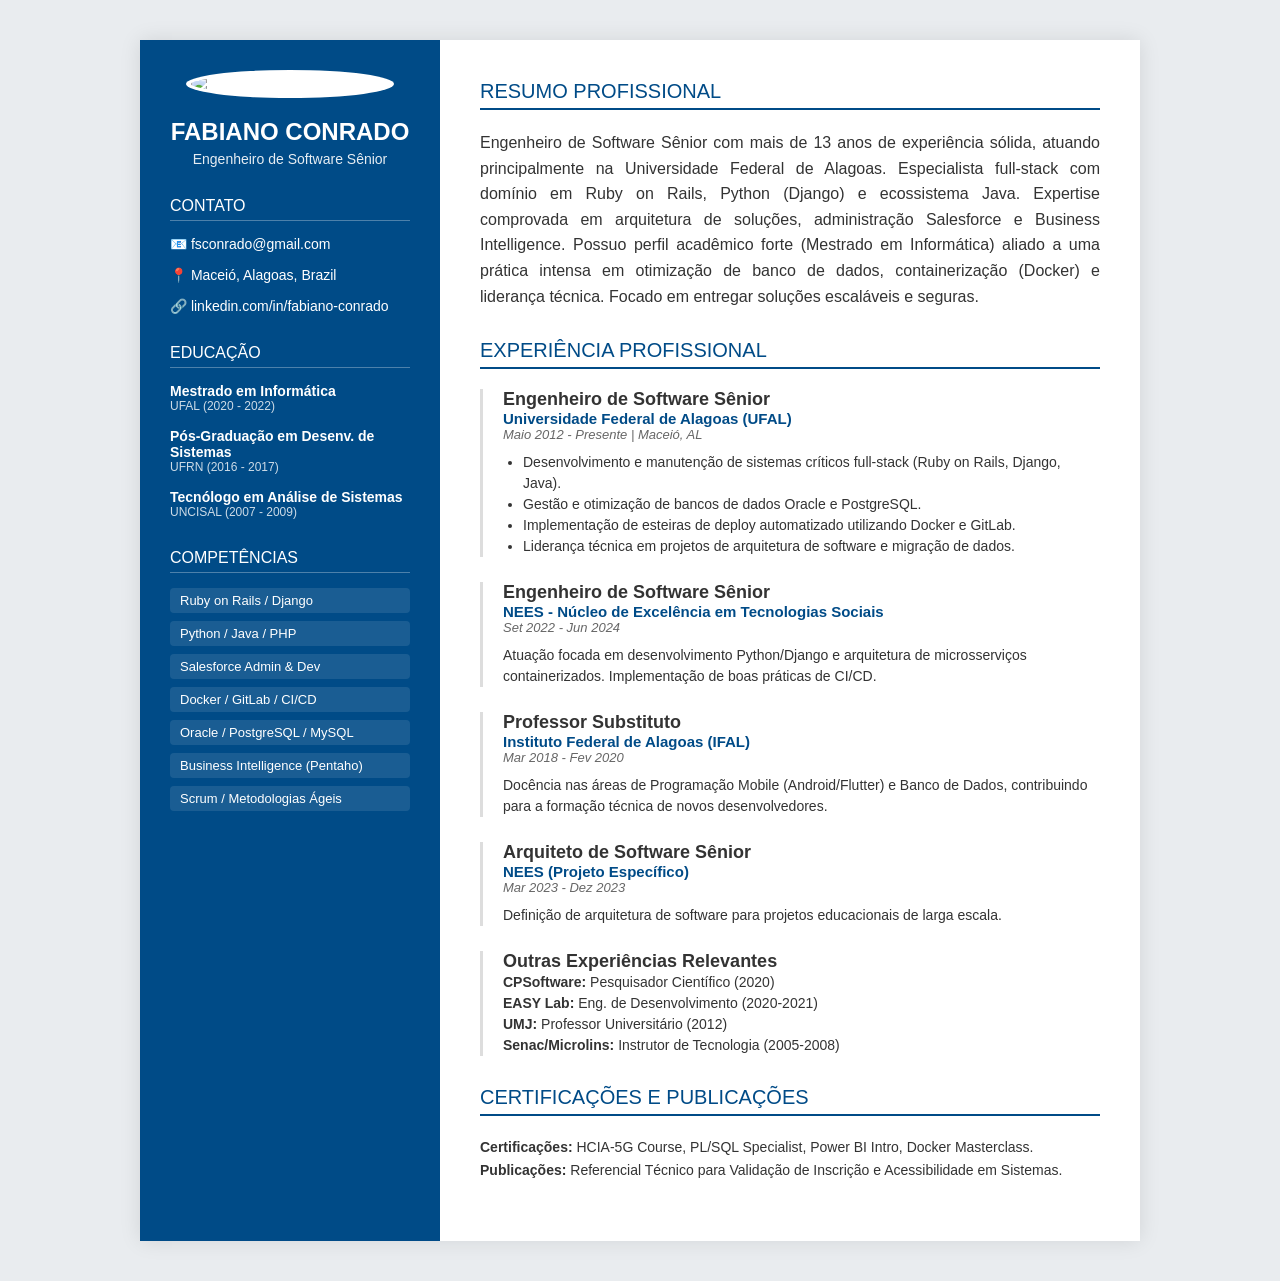
==== index.html @ b8ed8eeb "index curriculo" ====
<!DOCTYPE html>
<html lang="pt-BR">
<head>
    <meta charset="UTF-8">
    <meta name="viewport" content="width=device-width, initial-scale=1.0">
    <title>Currículo - Fabiano Conrado</title>
    <style>
        :root {
            --primary-color: #004b87; /* Azul LinkedIn/Profissional */
            --secondary-color: #f4f4f9;
            --text-dark: #333;
            --text-light: #666;
            --white: #ffffff;
        }

        * {
            box-sizing: border-box;
            margin: 0;
            padding: 0;
            font-family: 'Segoe UI', Tahoma, Geneva, Verdana, sans-serif;
        }

        body {
            background-color: #e9ecef;
            display: flex;
            justify-content: center;
            padding: 40px 0;
        }

        .resume-container {
            display: grid;
            grid-template-columns: 300px 1fr;
            background: var(--white);
            width: 100%;
            max-width: 1000px;
            box-shadow: 0 0 20px rgba(0,0,0,0.1);
        }

        /* Coluna Esquerda (Lateral) */
        .sidebar {
            background-color: var(--primary-color);
            color: var(--white);
            padding: 30px;
            text-align: center;
        }

        .profile-img {
            width: 180px;
            height: 180px;
            border-radius: 50%;
            border: 5px solid rgba(255,255,255,0.3);
            object-fit: cover;
            margin-bottom: 20px;
            background-color: #fff; /* Caso a imagem não carregue */
        }

        .sidebar h1 {
            font-size: 24px;
            margin-bottom: 5px;
            text-transform: uppercase;
        }

        .sidebar h2 {
            font-size: 14px;
            font-weight: 400;
            margin-bottom: 30px;
            opacity: 0.9;
        }

        .contact-info {
            text-align: left;
            margin-bottom: 30px;
        }

        .contact-item {
            margin-bottom: 15px;
            font-size: 14px;
            display: flex;
            align-items: center;
            word-break: break-all;
        }

        .section-title-sidebar {
            text-align: left;
            font-size: 16px;
            text-transform: uppercase;
            border-bottom: 1px solid rgba(255,255,255,0.3);
            padding-bottom: 5px;
            margin-bottom: 15px;
            margin-top: 30px;
        }

        .skills-list, .education-list {
            text-align: left;
            list-style: none;
        }

        .skills-list li {
            background: rgba(255,255,255,0.1);
            margin-bottom: 8px;
            padding: 5px 10px;
            border-radius: 4px;
            font-size: 13px;
        }

        .education-item {
            margin-bottom: 15px;
            text-align: left;
        }
        
        .education-degree {
            font-weight: bold;
            font-size: 14px;
            display: block;
        }
        
        .education-school {
            font-size: 12px;
            opacity: 0.8;
            display: block;
        }

        /* Coluna Direita (Principal) */
        .main-content {
            padding: 40px;
        }

        .section-title {
            color: var(--primary-color);
            font-size: 20px;
            text-transform: uppercase;
            border-bottom: 2px solid var(--primary-color);
            padding-bottom: 5px;
            margin-bottom: 20px;
            margin-top: 30px;
        }
        
        .section-title:first-child {
            margin-top: 0;
        }

        .summary-text {
            color: var(--text-dark);
            line-height: 1.6;
            margin-bottom: 20px;
            text-align: justify;
        }

        .job-item {
            margin-bottom: 25px;
            border-left: 3px solid #ddd;
            padding-left: 20px;
        }

        .job-title {
            font-size: 18px;
            font-weight: bold;
            color: var(--text-dark);
        }

        .job-company {
            font-size: 15px;
            color: var(--primary-color);
            font-weight: 600;
        }

        .job-date {
            font-size: 13px;
            color: var(--text-light);
            margin-bottom: 10px;
            font-style: italic;
        }

        .job-desc {
            font-size: 14px;
            color: var(--text-dark);
            line-height: 1.5;
        }
        
        .job-desc ul {
            margin-left: 20px;
            margin-top: 5px;
        }

        /* Responsividade para celular */
        @media (max-width: 768px) {
            .resume-container {
                grid-template-columns: 1fr;
            }
            .sidebar {
                text-align: center;
            }
            .contact-info, .section-title-sidebar, .skills-list, .education-item {
                text-align: center;
            }
            .contact-item {
                justify-content: center;
            }
            .job-item {
                border-left: none;
                padding-left: 0;
                border-bottom: 1px solid #eee;
                padding-bottom: 20px;
            }
        }
        
        /* Ajuste para Impressão */
        @media print {
            body { padding: 0; background: white; }
            .resume-container { box-shadow: none; width: 100%; max-width: 100%; }
        }
    </style>
</head>
<body>

    <div class="resume-container">
        <aside class="sidebar">
            <img src="foto1.png" alt="Foto de Fabiano Conrado" class="profile-img">
            
            <h1>Fabiano Conrado</h1>
            <h2>Engenheiro de Software Sênior</h2>

            <div class="section-title-sidebar">Contato</div>
            <div class="contact-info">
                <div class="contact-item">📧 fsconrado@gmail.com</div>
                <div class="contact-item">📍 Maceió, Alagoas, Brazil</div>
                <div class="contact-item">🔗 linkedin.com/in/fabiano-conrado</div>
            </div>

            <div class="section-title-sidebar">Educação</div>
            <ul class="education-list">
                <li class="education-item">
                    <span class="education-degree">Mestrado em Informática</span>
                    <span class="education-school">UFAL (2020 - 2022)</span>
                </li>
                <li class="education-item">
                    <span class="education-degree">Pós-Graduação em Desenv. de Sistemas</span>
                    <span class="education-school">UFRN (2016 - 2017)</span>
                </li>
                <li class="education-item">
                    <span class="education-degree">Tecnólogo em Análise de Sistemas</span>
                    <span class="education-school">UNCISAL (2007 - 2009)</span>
                </li>
            </ul>

            <div class="section-title-sidebar">Competências</div>
            <ul class="skills-list">
                <li>Ruby on Rails / Django</li>
                <li>Python / Java / PHP</li>
                <li>Salesforce Admin & Dev</li>
                <li>Docker / GitLab / CI/CD</li>
                <li>Oracle / PostgreSQL / MySQL</li>
                <li>Business Intelligence (Pentaho)</li>
                <li>Scrum / Metodologias Ágeis</li>
            </ul>
        </aside>

        <main class="main-content">
            
            <div class="section-title">Resumo Profissional</div>
            <p class="summary-text">
                Engenheiro de Software Sênior com mais de 13 anos de experiência sólida, atuando principalmente na Universidade Federal de Alagoas. Especialista full-stack com domínio em Ruby on Rails, Python (Django) e ecossistema Java. Expertise comprovada em arquitetura de soluções, administração Salesforce e Business Intelligence. Possuo perfil acadêmico forte (Mestrado em Informática) aliado a uma prática intensa em otimização de banco de dados, containerização (Docker) e liderança técnica. Focado em entregar soluções escaláveis e seguras.
            </p>

            <div class="section-title">Experiência Profissional</div>

            <div class="job-item">
                <div class="job-title">Engenheiro de Software Sênior</div>
                <div class="job-company">Universidade Federal de Alagoas (UFAL)</div>
                <div class="job-date">Maio 2012 - Presente | Maceió, AL</div>
                <div class="job-desc">
                    <ul>
                        <li>Desenvolvimento e manutenção de sistemas críticos full-stack (Ruby on Rails, Django, Java).</li>
                        <li>Gestão e otimização de bancos de dados Oracle e PostgreSQL.</li>
                        <li>Implementação de esteiras de deploy automatizado utilizando Docker e GitLab.</li>
                        <li>Liderança técnica em projetos de arquitetura de software e migração de dados.</li>
                    </ul>
                </div>
            </div>

            <div class="job-item">
                <div class="job-title">Engenheiro de Software Sênior</div>
                <div class="job-company">NEES - Núcleo de Excelência em Tecnologias Sociais</div>
                <div class="job-date">Set 2022 - Jun 2024</div>
                <div class="job-desc">
                    Atuação focada em desenvolvimento Python/Django e arquitetura de microsserviços containerizados. Implementação de boas práticas de CI/CD.
                </div>
            </div>

            <div class="job-item">
                <div class="job-title">Professor Substituto</div>
                <div class="job-company">Instituto Federal de Alagoas (IFAL)</div>
                <div class="job-date">Mar 2018 - Fev 2020</div>
                <div class="job-desc">
                    Docência nas áreas de Programação Mobile (Android/Flutter) e Banco de Dados, contribuindo para a formação técnica de novos desenvolvedores.
                </div>
            </div>

            <div class="job-item">
                <div class="job-title">Arquiteto de Software Sênior</div>
                <div class="job-company">NEES (Projeto Específico)</div>
                <div class="job-date">Mar 2023 - Dez 2023</div>
                <div class="job-desc">
                    Definição de arquitetura de software para projetos educacionais de larga escala.
                </div>
            </div>

            <div class="job-item">
                <div class="job-title">Outras Experiências Relevantes</div>
                <div class="job-desc">
                    <strong>CPSoftware:</strong> Pesquisador Científico (2020)<br>
                    <strong>EASY Lab:</strong> Eng. de Desenvolvimento (2020-2021)<br>
                    <strong>UMJ:</strong> Professor Universitário (2012)<br>
                    <strong>Senac/Microlins:</strong> Instrutor de Tecnologia (2005-2008)
                </div>
            </div>

            <div class="section-title">Certificações e Publicações</div>
            <p class="summary-text" style="font-size: 14px;">
                <strong>Certificações:</strong> HCIA-5G Course, PL/SQL Specialist, Power BI Intro, Docker Masterclass.<br>
                <strong>Publicações:</strong> Referencial Técnico para Validação de Inscrição e Acessibilidade em Sistemas.
            </p>

        </main>
    </div>

</body>
</html>
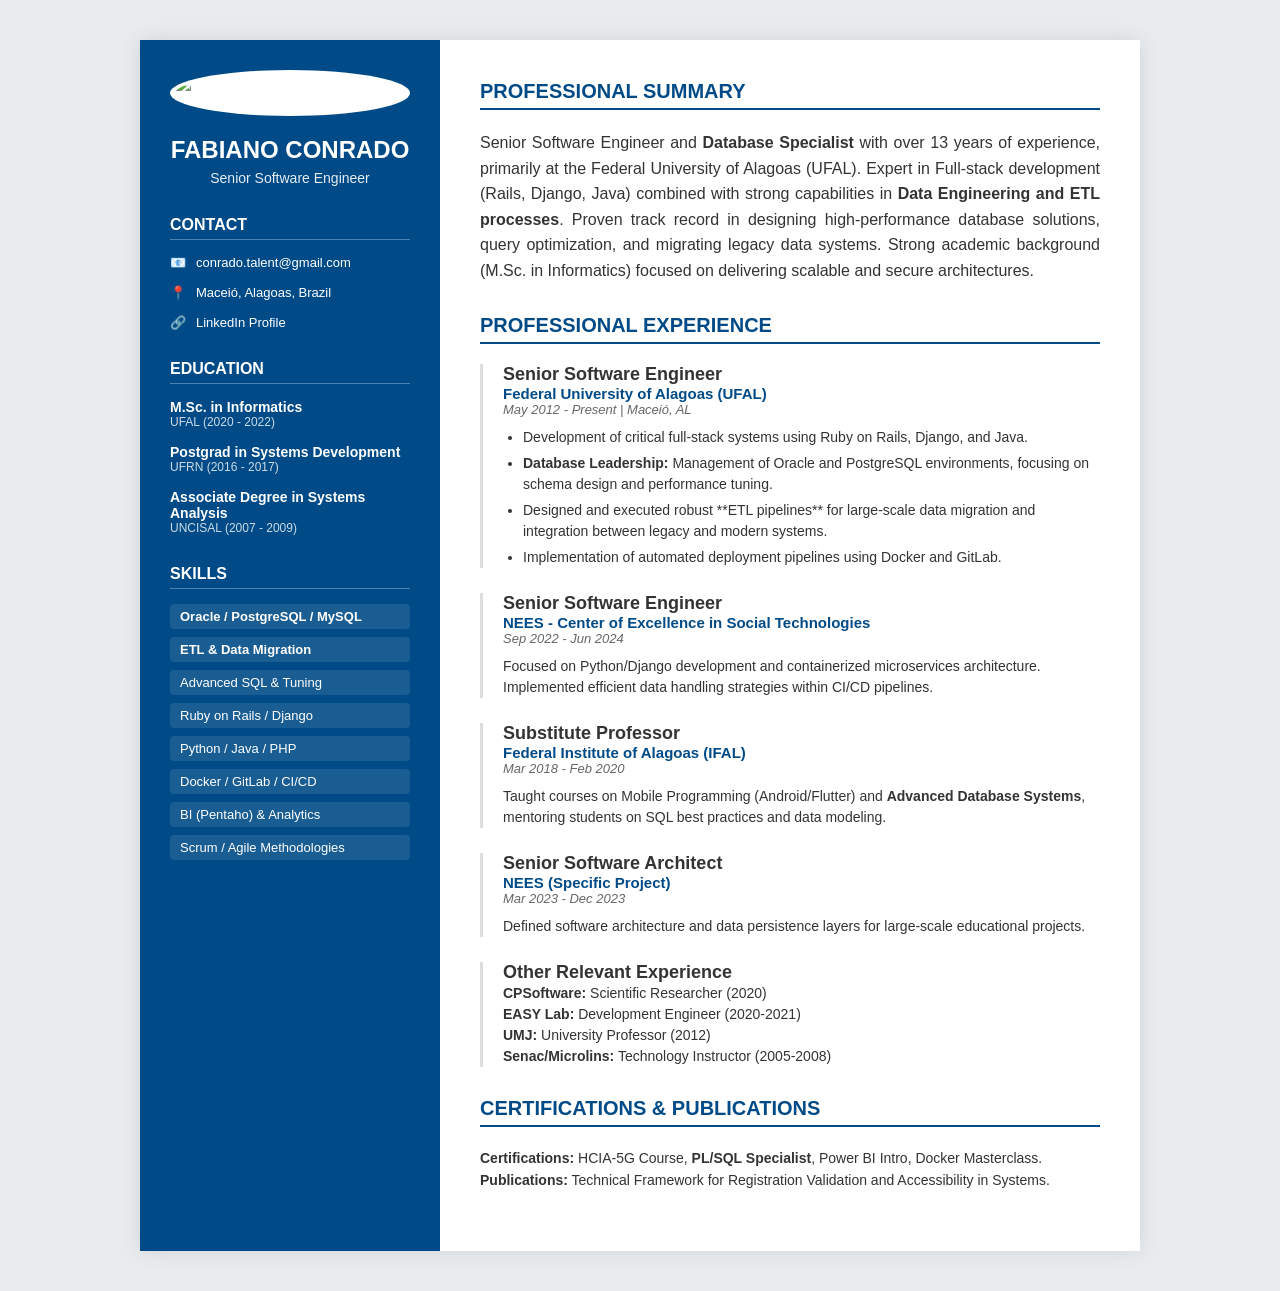
==== commit 1475a485: "Update index.html novo ajustes no e-mail conrado.talent@gmail.com" ====
--- a/index.html
+++ b/index.html
@@ -1,12 +1,12 @@
 <!DOCTYPE html>
-<html lang="pt-BR">
+<html lang="en">
 <head>
     <meta charset="UTF-8">
     <meta name="viewport" content="width=device-width, initial-scale=1.0">
-    <title>Currículo - Fabiano Conrado</title>
+    <title>Resume - Fabiano Conrado</title>
     <style>
         :root {
-            --primary-color: #004b87; /* Azul LinkedIn/Profissional */
+            --primary-color: #004b87;
             --secondary-color: #f4f4f9;
             --text-dark: #333;
             --text-light: #666;
@@ -25,6 +25,7 @@
             display: flex;
             justify-content: center;
             padding: 40px 0;
+            color: var(--text-dark);
         }
 
         .resume-container {
@@ -36,7 +37,7 @@
             box-shadow: 0 0 20px rgba(0,0,0,0.1);
         }
 
-        /* Coluna Esquerda (Lateral) */
+        /* Sidebar */
         .sidebar {
             background-color: var(--primary-color);
             color: var(--white);
@@ -51,13 +52,14 @@
             border: 5px solid rgba(255,255,255,0.3);
             object-fit: cover;
             margin-bottom: 20px;
-            background-color: #fff; /* Caso a imagem não carregue */
+            background-color: #fff;
         }
 
         .sidebar h1 {
             font-size: 24px;
             margin-bottom: 5px;
             text-transform: uppercase;
+            line-height: 1.2;
         }
 
         .sidebar h2 {
@@ -65,19 +67,6 @@
             font-weight: 400;
             margin-bottom: 30px;
             opacity: 0.9;
-        }
-
-        .contact-info {
-            text-align: left;
-            margin-bottom: 30px;
-        }
-
-        .contact-item {
-            margin-bottom: 15px;
-            font-size: 14px;
-            display: flex;
-            align-items: center;
-            word-break: break-all;
         }
 
         .section-title-sidebar {
@@ -88,6 +77,32 @@
             padding-bottom: 5px;
             margin-bottom: 15px;
             margin-top: 30px;
+            font-weight: bold;
+        }
+
+        .contact-info {
+            text-align: left;
+            margin-bottom: 30px;
+        }
+
+        .contact-item {
+            margin-bottom: 15px;
+            font-size: 13px;
+            display: flex;
+            align-items: flex-start;
+            gap: 10px;
+            word-break: break-word;
+        }
+
+        .contact-item a {
+            color: var(--white);
+            text-decoration: none;
+            transition: opacity 0.3s;
+        }
+
+        .contact-item a:hover {
+            opacity: 0.8;
+            text-decoration: underline;
         }
 
         .skills-list, .education-list {
@@ -120,7 +135,7 @@
             display: block;
         }
 
-        /* Coluna Direita (Principal) */
+        /* Main Content */
         .main-content {
             padding: 40px;
         }
@@ -133,6 +148,7 @@
             padding-bottom: 5px;
             margin-bottom: 20px;
             margin-top: 30px;
+            font-weight: bold;
         }
         
         .section-title:first-child {
@@ -182,32 +198,22 @@
             margin-top: 5px;
         }
 
-        /* Responsividade para celular */
+        .job-desc li {
+            margin-bottom: 5px;
+        }
+
         @media (max-width: 768px) {
-            .resume-container {
-                grid-template-columns: 1fr;
-            }
-            .sidebar {
-                text-align: center;
-            }
-            .contact-info, .section-title-sidebar, .skills-list, .education-item {
-                text-align: center;
-            }
-            .contact-item {
-                justify-content: center;
-            }
-            .job-item {
-                border-left: none;
-                padding-left: 0;
-                border-bottom: 1px solid #eee;
-                padding-bottom: 20px;
-            }
-        }
-        
-        /* Ajuste para Impressão */
+            .resume-container { grid-template-columns: 1fr; }
+            .sidebar { text-align: center; }
+            .contact-info, .section-title-sidebar, .skills-list, .education-item { text-align: center; }
+            .contact-item { justify-content: center; }
+            .job-item { border-left: none; padding-left: 0; border-bottom: 1px solid #eee; padding-bottom: 20px; }
+        }
+        
         @media print {
             body { padding: 0; background: white; }
             .resume-container { box-shadow: none; width: 100%; max-width: 100%; }
+            a { text-decoration: none; color: inherit; }
         }
     </style>
 </head>
@@ -215,110 +221,119 @@
 
     <div class="resume-container">
         <aside class="sidebar">
-            <img src="foto1.png" alt="Foto de Fabiano Conrado" class="profile-img">
+            <img src="foto1.png" alt="Fabiano Conrado Profile Picture" class="profile-img">
             
             <h1>Fabiano Conrado</h1>
-            <h2>Engenheiro de Software Sênior</h2>
-
-            <div class="section-title-sidebar">Contato</div>
+            <h2>Senior Software Engineer</h2>
+
+            <div class="section-title-sidebar">Contact</div>
             <div class="contact-info">
-                <div class="contact-item">📧 fsconrado@gmail.com</div>
-                <div class="contact-item">📍 Maceió, Alagoas, Brazil</div>
-                <div class="contact-item">🔗 linkedin.com/in/fabiano-conrado</div>
-            </div>
-
-            <div class="section-title-sidebar">Educação</div>
+                <div class="contact-item">
+                    <span>📧</span> 
+                    <a href="mailto:conrado.talent@gmail.com">conrado.talent@gmail.com</a>
+                </div>
+                <div class="contact-item">
+                    <span>📍</span> Maceió, Alagoas, Brazil
+                </div>
+                <div class="contact-item">
+                    <span>🔗</span> 
+                    <a href="https://www.linkedin.com/in/fabiano-conrado-19954b37/" target="_blank">LinkedIn Profile</a>
+                </div>
+            </div>
+
+            <div class="section-title-sidebar">Education</div>
             <ul class="education-list">
                 <li class="education-item">
-                    <span class="education-degree">Mestrado em Informática</span>
+                    <span class="education-degree">M.Sc. in Informatics</span>
                     <span class="education-school">UFAL (2020 - 2022)</span>
                 </li>
                 <li class="education-item">
-                    <span class="education-degree">Pós-Graduação em Desenv. de Sistemas</span>
+                    <span class="education-degree">Postgrad in Systems Development</span>
                     <span class="education-school">UFRN (2016 - 2017)</span>
                 </li>
                 <li class="education-item">
-                    <span class="education-degree">Tecnólogo em Análise de Sistemas</span>
+                    <span class="education-degree">Associate Degree in Systems Analysis</span>
                     <span class="education-school">UNCISAL (2007 - 2009)</span>
                 </li>
             </ul>
 
-            <div class="section-title-sidebar">Competências</div>
+            <div class="section-title-sidebar">Skills</div>
             <ul class="skills-list">
+                <li><strong>Oracle / PostgreSQL / MySQL</strong></li>
+                <li><strong>ETL & Data Migration</strong></li>
+                <li>Advanced SQL & Tuning</li>
                 <li>Ruby on Rails / Django</li>
                 <li>Python / Java / PHP</li>
-                <li>Salesforce Admin & Dev</li>
                 <li>Docker / GitLab / CI/CD</li>
-                <li>Oracle / PostgreSQL / MySQL</li>
-                <li>Business Intelligence (Pentaho)</li>
-                <li>Scrum / Metodologias Ágeis</li>
+                <li>BI (Pentaho) & Analytics</li>
+                <li>Scrum / Agile Methodologies</li>
             </ul>
         </aside>
 
         <main class="main-content">
             
-            <div class="section-title">Resumo Profissional</div>
+            <div class="section-title">Professional Summary</div>
             <p class="summary-text">
-                Engenheiro de Software Sênior com mais de 13 anos de experiência sólida, atuando principalmente na Universidade Federal de Alagoas. Especialista full-stack com domínio em Ruby on Rails, Python (Django) e ecossistema Java. Expertise comprovada em arquitetura de soluções, administração Salesforce e Business Intelligence. Possuo perfil acadêmico forte (Mestrado em Informática) aliado a uma prática intensa em otimização de banco de dados, containerização (Docker) e liderança técnica. Focado em entregar soluções escaláveis e seguras.
+                Senior Software Engineer and <strong>Database Specialist</strong> with over 13 years of experience, primarily at the Federal University of Alagoas (UFAL). Expert in Full-stack development (Rails, Django, Java) combined with strong capabilities in <strong>Data Engineering and ETL processes</strong>. Proven track record in designing high-performance database solutions, query optimization, and migrating legacy data systems. Strong academic background (M.Sc. in Informatics) focused on delivering scalable and secure architectures.
             </p>
 
-            <div class="section-title">Experiência Profissional</div>
-
-            <div class="job-item">
-                <div class="job-title">Engenheiro de Software Sênior</div>
-                <div class="job-company">Universidade Federal de Alagoas (UFAL)</div>
-                <div class="job-date">Maio 2012 - Presente | Maceió, AL</div>
+            <div class="section-title">Professional Experience</div>
+
+            <div class="job-item">
+                <div class="job-title">Senior Software Engineer</div>
+                <div class="job-company">Federal University of Alagoas (UFAL)</div>
+                <div class="job-date">May 2012 - Present | Maceió, AL</div>
                 <div class="job-desc">
                     <ul>
-                        <li>Desenvolvimento e manutenção de sistemas críticos full-stack (Ruby on Rails, Django, Java).</li>
-                        <li>Gestão e otimização de bancos de dados Oracle e PostgreSQL.</li>
-                        <li>Implementação de esteiras de deploy automatizado utilizando Docker e GitLab.</li>
-                        <li>Liderança técnica em projetos de arquitetura de software e migração de dados.</li>
+                        <li>Development of critical full-stack systems using Ruby on Rails, Django, and Java.</li>
+                        <li><strong>Database Leadership:</strong> Management of Oracle and PostgreSQL environments, focusing on schema design and performance tuning.</li>
+                        <li>Designed and executed robust **ETL pipelines** for large-scale data migration and integration between legacy and modern systems.</li>
+                        <li>Implementation of automated deployment pipelines using Docker and GitLab.</li>
                     </ul>
                 </div>
             </div>
 
             <div class="job-item">
-                <div class="job-title">Engenheiro de Software Sênior</div>
-                <div class="job-company">NEES - Núcleo de Excelência em Tecnologias Sociais</div>
-                <div class="job-date">Set 2022 - Jun 2024</div>
-                <div class="job-desc">
-                    Atuação focada em desenvolvimento Python/Django e arquitetura de microsserviços containerizados. Implementação de boas práticas de CI/CD.
-                </div>
-            </div>
-
-            <div class="job-item">
-                <div class="job-title">Professor Substituto</div>
-                <div class="job-company">Instituto Federal de Alagoas (IFAL)</div>
-                <div class="job-date">Mar 2018 - Fev 2020</div>
-                <div class="job-desc">
-                    Docência nas áreas de Programação Mobile (Android/Flutter) e Banco de Dados, contribuindo para a formação técnica de novos desenvolvedores.
-                </div>
-            </div>
-
-            <div class="job-item">
-                <div class="job-title">Arquiteto de Software Sênior</div>
-                <div class="job-company">NEES (Projeto Específico)</div>
-                <div class="job-date">Mar 2023 - Dez 2023</div>
-                <div class="job-desc">
-                    Definição de arquitetura de software para projetos educacionais de larga escala.
-                </div>
-            </div>
-
-            <div class="job-item">
-                <div class="job-title">Outras Experiências Relevantes</div>
-                <div class="job-desc">
-                    <strong>CPSoftware:</strong> Pesquisador Científico (2020)<br>
-                    <strong>EASY Lab:</strong> Eng. de Desenvolvimento (2020-2021)<br>
-                    <strong>UMJ:</strong> Professor Universitário (2012)<br>
-                    <strong>Senac/Microlins:</strong> Instrutor de Tecnologia (2005-2008)
-                </div>
-            </div>
-
-            <div class="section-title">Certificações e Publicações</div>
+                <div class="job-title">Senior Software Engineer</div>
+                <div class="job-company">NEES - Center of Excellence in Social Technologies</div>
+                <div class="job-date">Sep 2022 - Jun 2024</div>
+                <div class="job-desc">
+                    Focused on Python/Django development and containerized microservices architecture. Implemented efficient data handling strategies within CI/CD pipelines.
+                </div>
+            </div>
+
+            <div class="job-item">
+                <div class="job-title">Substitute Professor</div>
+                <div class="job-company">Federal Institute of Alagoas (IFAL)</div>
+                <div class="job-date">Mar 2018 - Feb 2020</div>
+                <div class="job-desc">
+                    Taught courses on Mobile Programming (Android/Flutter) and <strong>Advanced Database Systems</strong>, mentoring students on SQL best practices and data modeling.
+                </div>
+            </div>
+
+            <div class="job-item">
+                <div class="job-title">Senior Software Architect</div>
+                <div class="job-company">NEES (Specific Project)</div>
+                <div class="job-date">Mar 2023 - Dec 2023</div>
+                <div class="job-desc">
+                    Defined software architecture and data persistence layers for large-scale educational projects.
+                </div>
+            </div>
+
+            <div class="job-item">
+                <div class="job-title">Other Relevant Experience</div>
+                <div class="job-desc">
+                    <strong>CPSoftware:</strong> Scientific Researcher (2020)<br>
+                    <strong>EASY Lab:</strong> Development Engineer (2020-2021)<br>
+                    <strong>UMJ:</strong> University Professor (2012)<br>
+                    <strong>Senac/Microlins:</strong> Technology Instructor (2005-2008)
+                </div>
+            </div>
+
+            <div class="section-title">Certifications & Publications</div>
             <p class="summary-text" style="font-size: 14px;">
-                <strong>Certificações:</strong> HCIA-5G Course, PL/SQL Specialist, Power BI Intro, Docker Masterclass.<br>
-                <strong>Publicações:</strong> Referencial Técnico para Validação de Inscrição e Acessibilidade em Sistemas.
+                <strong>Certifications:</strong> HCIA-5G Course, <strong>PL/SQL Specialist</strong>, Power BI Intro, Docker Masterclass.<br>
+                <strong>Publications:</strong> Technical Framework for Registration Validation and Accessibility in Systems.
             </p>
 
         </main>
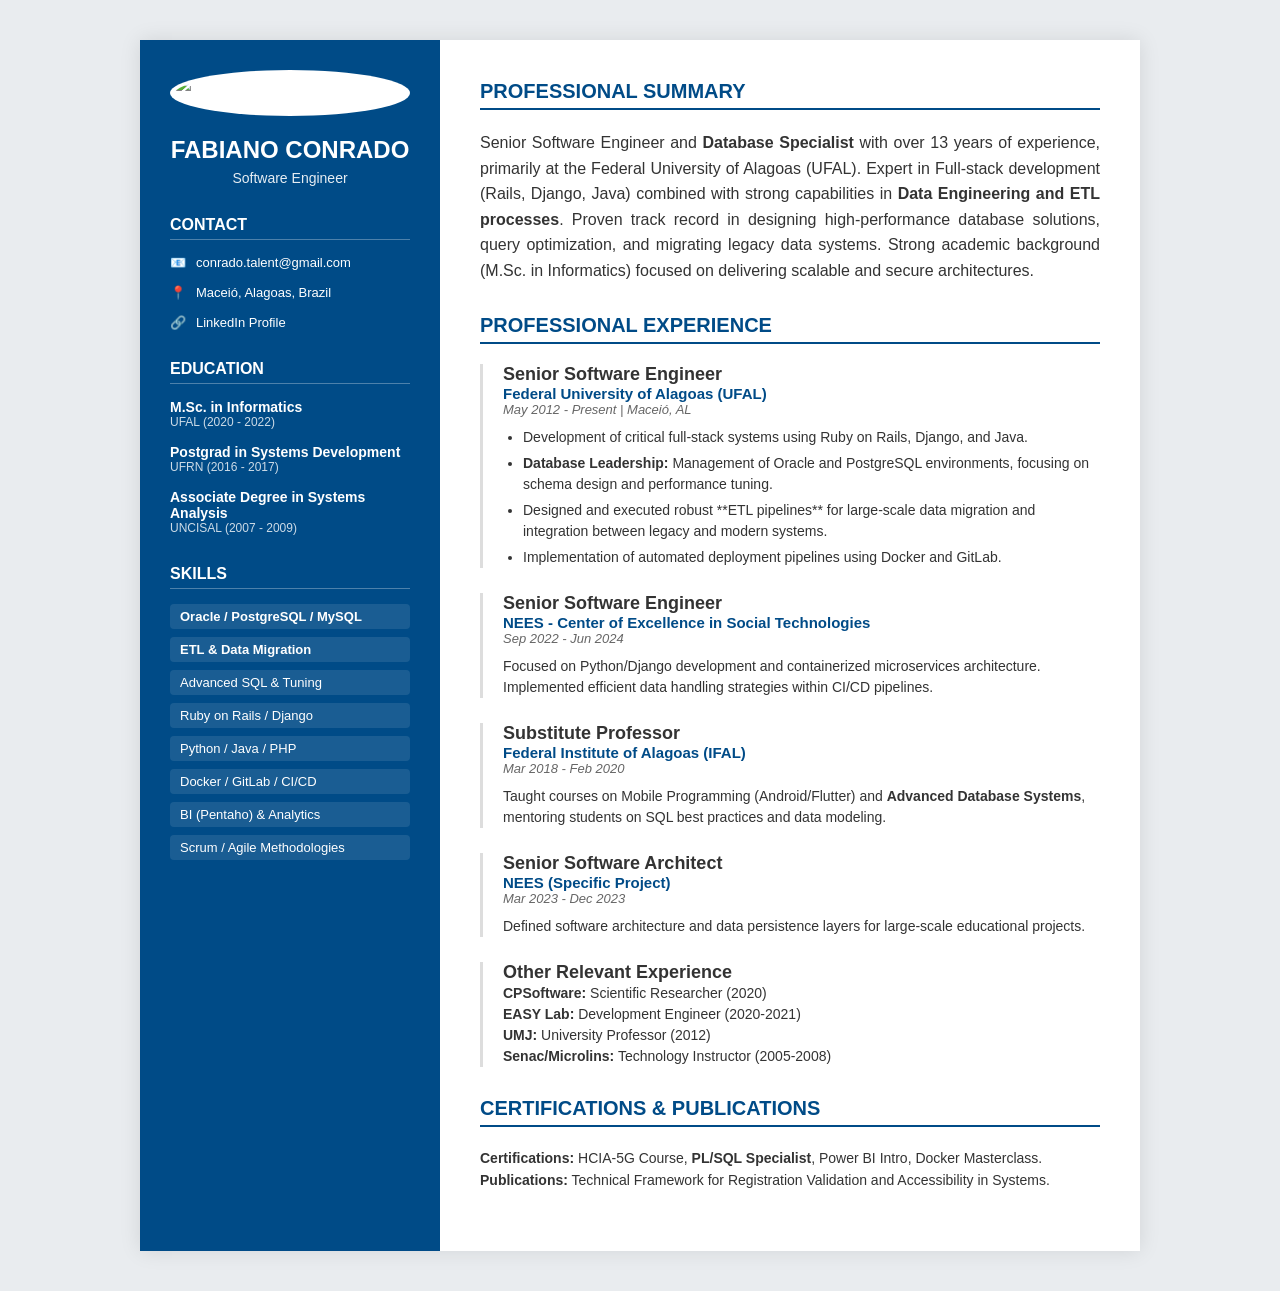
==== commit f8192d52: "Update index.html" ====
--- a/index.html
+++ b/index.html
@@ -224,7 +224,7 @@
             <img src="foto1.png" alt="Fabiano Conrado Profile Picture" class="profile-img">
             
             <h1>Fabiano Conrado</h1>
-            <h2>Senior Software Engineer</h2>
+            <h2>Software Engineer</h2>
 
             <div class="section-title-sidebar">Contact</div>
             <div class="contact-info">
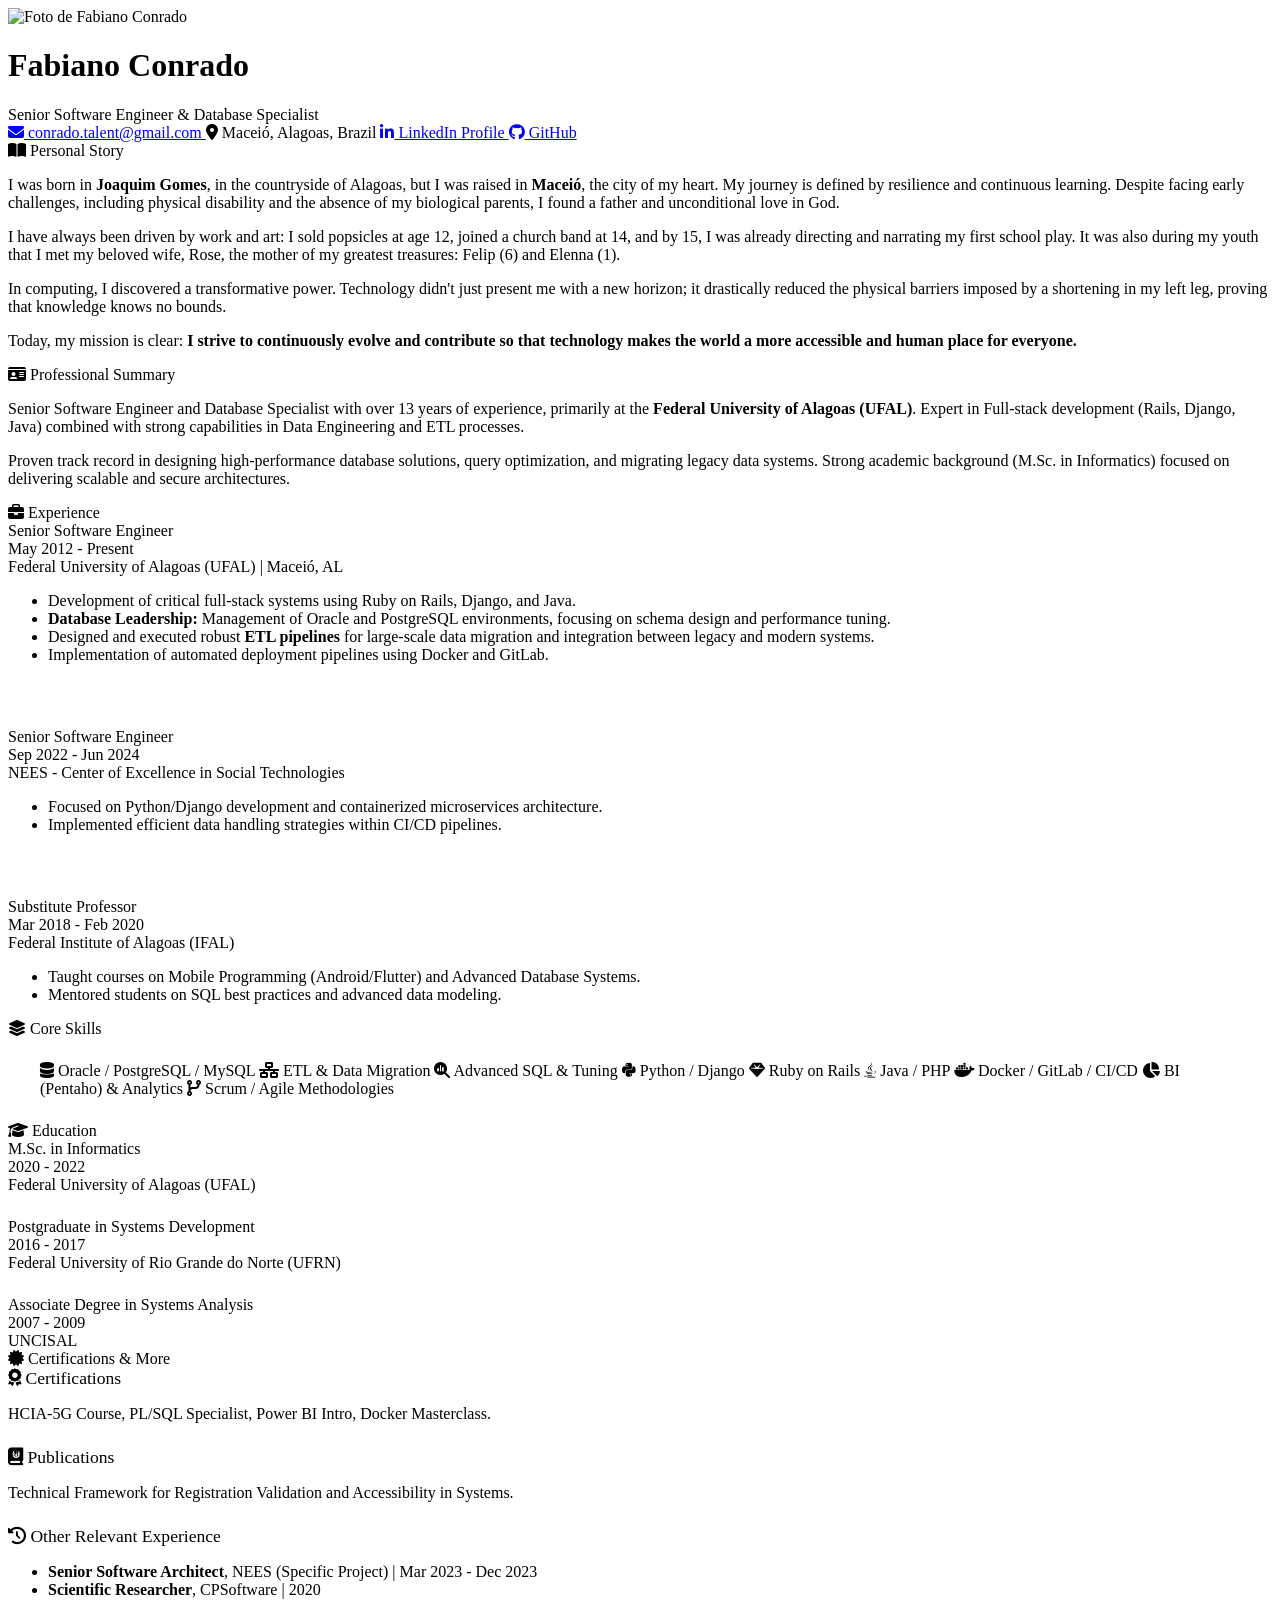
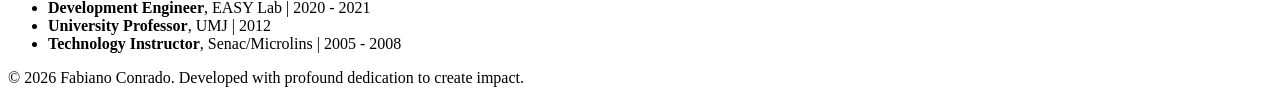
==== commit 7180eb2c: "Update index.html" ====
--- a/index.html
+++ b/index.html
@@ -1,343 +1,246 @@
 <!DOCTYPE html>
 <html lang="en">
+
 <head>
     <meta charset="UTF-8">
     <meta name="viewport" content="width=device-width, initial-scale=1.0">
-    <title>Resume - Fabiano Conrado</title>
-    <style>
-        :root {
-            --primary-color: #004b87;
-            --secondary-color: #f4f4f9;
-            --text-dark: #333;
-            --text-light: #666;
-            --white: #ffffff;
-        }
-
-        * {
-            box-sizing: border-box;
-            margin: 0;
-            padding: 0;
-            font-family: 'Segoe UI', Tahoma, Geneva, Verdana, sans-serif;
-        }
-
-        body {
-            background-color: #e9ecef;
-            display: flex;
-            justify-content: center;
-            padding: 40px 0;
-            color: var(--text-dark);
-        }
-
-        .resume-container {
-            display: grid;
-            grid-template-columns: 300px 1fr;
-            background: var(--white);
-            width: 100%;
-            max-width: 1000px;
-            box-shadow: 0 0 20px rgba(0,0,0,0.1);
-        }
-
-        /* Sidebar */
-        .sidebar {
-            background-color: var(--primary-color);
-            color: var(--white);
-            padding: 30px;
-            text-align: center;
-        }
-
-        .profile-img {
-            width: 180px;
-            height: 180px;
-            border-radius: 50%;
-            border: 5px solid rgba(255,255,255,0.3);
-            object-fit: cover;
-            margin-bottom: 20px;
-            background-color: #fff;
-        }
-
-        .sidebar h1 {
-            font-size: 24px;
-            margin-bottom: 5px;
-            text-transform: uppercase;
-            line-height: 1.2;
-        }
-
-        .sidebar h2 {
-            font-size: 14px;
-            font-weight: 400;
-            margin-bottom: 30px;
-            opacity: 0.9;
-        }
-
-        .section-title-sidebar {
-            text-align: left;
-            font-size: 16px;
-            text-transform: uppercase;
-            border-bottom: 1px solid rgba(255,255,255,0.3);
-            padding-bottom: 5px;
-            margin-bottom: 15px;
-            margin-top: 30px;
-            font-weight: bold;
-        }
-
-        .contact-info {
-            text-align: left;
-            margin-bottom: 30px;
-        }
-
-        .contact-item {
-            margin-bottom: 15px;
-            font-size: 13px;
-            display: flex;
-            align-items: flex-start;
-            gap: 10px;
-            word-break: break-word;
-        }
-
-        .contact-item a {
-            color: var(--white);
-            text-decoration: none;
-            transition: opacity 0.3s;
-        }
-
-        .contact-item a:hover {
-            opacity: 0.8;
-            text-decoration: underline;
-        }
-
-        .skills-list, .education-list {
-            text-align: left;
-            list-style: none;
-        }
-
-        .skills-list li {
-            background: rgba(255,255,255,0.1);
-            margin-bottom: 8px;
-            padding: 5px 10px;
-            border-radius: 4px;
-            font-size: 13px;
-        }
-
-        .education-item {
-            margin-bottom: 15px;
-            text-align: left;
-        }
-        
-        .education-degree {
-            font-weight: bold;
-            font-size: 14px;
-            display: block;
-        }
-        
-        .education-school {
-            font-size: 12px;
-            opacity: 0.8;
-            display: block;
-        }
-
-        /* Main Content */
-        .main-content {
-            padding: 40px;
-        }
-
-        .section-title {
-            color: var(--primary-color);
-            font-size: 20px;
-            text-transform: uppercase;
-            border-bottom: 2px solid var(--primary-color);
-            padding-bottom: 5px;
-            margin-bottom: 20px;
-            margin-top: 30px;
-            font-weight: bold;
-        }
-        
-        .section-title:first-child {
-            margin-top: 0;
-        }
-
-        .summary-text {
-            color: var(--text-dark);
-            line-height: 1.6;
-            margin-bottom: 20px;
-            text-align: justify;
-        }
-
-        .job-item {
-            margin-bottom: 25px;
-            border-left: 3px solid #ddd;
-            padding-left: 20px;
-        }
-
-        .job-title {
-            font-size: 18px;
-            font-weight: bold;
-            color: var(--text-dark);
-        }
-
-        .job-company {
-            font-size: 15px;
-            color: var(--primary-color);
-            font-weight: 600;
-        }
-
-        .job-date {
-            font-size: 13px;
-            color: var(--text-light);
-            margin-bottom: 10px;
-            font-style: italic;
-        }
-
-        .job-desc {
-            font-size: 14px;
-            color: var(--text-dark);
-            line-height: 1.5;
-        }
-        
-        .job-desc ul {
-            margin-left: 20px;
-            margin-top: 5px;
-        }
-
-        .job-desc li {
-            margin-bottom: 5px;
-        }
-
-        @media (max-width: 768px) {
-            .resume-container { grid-template-columns: 1fr; }
-            .sidebar { text-align: center; }
-            .contact-info, .section-title-sidebar, .skills-list, .education-item { text-align: center; }
-            .contact-item { justify-content: center; }
-            .job-item { border-left: none; padding-left: 0; border-bottom: 1px solid #eee; padding-bottom: 20px; }
-        }
-        
-        @media print {
-            body { padding: 0; background: white; }
-            .resume-container { box-shadow: none; width: 100%; max-width: 100%; }
-            a { text-decoration: none; color: inherit; }
-        }
-    </style>
+    <title>Fabiano Conrado | Senior Software Engineer</title>
+    <meta name="description"
+        content="Portfolio of Fabiano Conrado - Senior Software Engineer and Database Specialist focusing on high-performance solutions.">
+    <link href="https://fonts.googleapis.com/css2?family=Inter:wght@400;500;600;700;800&display=swap" rel="stylesheet">
+    <link rel="stylesheet" href="https://cdnjs.cloudflare.com/ajax/libs/font-awesome/6.4.0/css/all.min.css">
+    <link rel="stylesheet" href="style.css">
 </head>
+
 <body>
-
-    <div class="resume-container">
-        <aside class="sidebar">
-            <img src="foto1.png" alt="Fabiano Conrado Profile Picture" class="profile-img">
-            
+    <div class="container">
+        <!-- Header Section -->
+        <header>
+            <div class="profile-img-container">
+                <div class="profile-img">
+                    <img src="./assets/profile.jpg" alt="Foto de Fabiano Conrado">
+                </div>
+            </div>
             <h1>Fabiano Conrado</h1>
-            <h2>Software Engineer</h2>
-
-            <div class="section-title-sidebar">Contact</div>
+            <div class="title">Senior Software Engineer & Database Specialist</div>
+
             <div class="contact-info">
-                <div class="contact-item">
-                    <span>📧</span> 
-                    <a href="mailto:conrado.talent@gmail.com">conrado.talent@gmail.com</a>
-                </div>
-                <div class="contact-item">
-                    <span>📍</span> Maceió, Alagoas, Brazil
-                </div>
-                <div class="contact-item">
-                    <span>🔗</span> 
-                    <a href="https://www.linkedin.com/in/fabiano-conrado-19954b37/" target="_blank">LinkedIn Profile</a>
-                </div>
-            </div>
-
-            <div class="section-title-sidebar">Education</div>
-            <ul class="education-list">
-                <li class="education-item">
-                    <span class="education-degree">M.Sc. in Informatics</span>
-                    <span class="education-school">UFAL (2020 - 2022)</span>
-                </li>
-                <li class="education-item">
-                    <span class="education-degree">Postgrad in Systems Development</span>
-                    <span class="education-school">UFRN (2016 - 2017)</span>
-                </li>
-                <li class="education-item">
-                    <span class="education-degree">Associate Degree in Systems Analysis</span>
-                    <span class="education-school">UNCISAL (2007 - 2009)</span>
-                </li>
-            </ul>
-
-            <div class="section-title-sidebar">Skills</div>
-            <ul class="skills-list">
-                <li><strong>Oracle / PostgreSQL / MySQL</strong></li>
-                <li><strong>ETL & Data Migration</strong></li>
-                <li>Advanced SQL & Tuning</li>
-                <li>Ruby on Rails / Django</li>
-                <li>Python / Java / PHP</li>
-                <li>Docker / GitLab / CI/CD</li>
-                <li>BI (Pentaho) & Analytics</li>
-                <li>Scrum / Agile Methodologies</li>
-            </ul>
-        </aside>
-
-        <main class="main-content">
-            
-            <div class="section-title">Professional Summary</div>
-            <p class="summary-text">
-                Senior Software Engineer and <strong>Database Specialist</strong> with over 13 years of experience, primarily at the Federal University of Alagoas (UFAL). Expert in Full-stack development (Rails, Django, Java) combined with strong capabilities in <strong>Data Engineering and ETL processes</strong>. Proven track record in designing high-performance database solutions, query optimization, and migrating legacy data systems. Strong academic background (M.Sc. in Informatics) focused on delivering scalable and secure architectures.
-            </p>
-
-            <div class="section-title">Professional Experience</div>
-
-            <div class="job-item">
-                <div class="job-title">Senior Software Engineer</div>
-                <div class="job-company">Federal University of Alagoas (UFAL)</div>
-                <div class="job-date">May 2012 - Present | Maceió, AL</div>
-                <div class="job-desc">
-                    <ul>
-                        <li>Development of critical full-stack systems using Ruby on Rails, Django, and Java.</li>
-                        <li><strong>Database Leadership:</strong> Management of Oracle and PostgreSQL environments, focusing on schema design and performance tuning.</li>
-                        <li>Designed and executed robust **ETL pipelines** for large-scale data migration and integration between legacy and modern systems.</li>
-                        <li>Implementation of automated deployment pipelines using Docker and GitLab.</li>
-                    </ul>
-                </div>
-            </div>
-
-            <div class="job-item">
-                <div class="job-title">Senior Software Engineer</div>
-                <div class="job-company">NEES - Center of Excellence in Social Technologies</div>
-                <div class="job-date">Sep 2022 - Jun 2024</div>
-                <div class="job-desc">
-                    Focused on Python/Django development and containerized microservices architecture. Implemented efficient data handling strategies within CI/CD pipelines.
-                </div>
-            </div>
-
-            <div class="job-item">
-                <div class="job-title">Substitute Professor</div>
-                <div class="job-company">Federal Institute of Alagoas (IFAL)</div>
-                <div class="job-date">Mar 2018 - Feb 2020</div>
-                <div class="job-desc">
-                    Taught courses on Mobile Programming (Android/Flutter) and <strong>Advanced Database Systems</strong>, mentoring students on SQL best practices and data modeling.
-                </div>
-            </div>
-
-            <div class="job-item">
-                <div class="job-title">Senior Software Architect</div>
-                <div class="job-company">NEES (Specific Project)</div>
-                <div class="job-date">Mar 2023 - Dec 2023</div>
-                <div class="job-desc">
-                    Defined software architecture and data persistence layers for large-scale educational projects.
-                </div>
-            </div>
-
-            <div class="job-item">
-                <div class="job-title">Other Relevant Experience</div>
-                <div class="job-desc">
-                    <strong>CPSoftware:</strong> Scientific Researcher (2020)<br>
-                    <strong>EASY Lab:</strong> Development Engineer (2020-2021)<br>
-                    <strong>UMJ:</strong> University Professor (2012)<br>
-                    <strong>Senac/Microlins:</strong> Technology Instructor (2005-2008)
-                </div>
-            </div>
-
-            <div class="section-title">Certifications & Publications</div>
-            <p class="summary-text" style="font-size: 14px;">
-                <strong>Certifications:</strong> HCIA-5G Course, <strong>PL/SQL Specialist</strong>, Power BI Intro, Docker Masterclass.<br>
-                <strong>Publications:</strong> Technical Framework for Registration Validation and Accessibility in Systems.
-            </p>
-
-        </main>
+                <a href="mailto:conrado.talent@gmail.com" class="contact-badge" title="Email">
+                    <i class="fa-solid fa-envelope"></i> conrado.talent@gmail.com
+                </a>
+                <span class="contact-badge" title="Location">
+                    <i class="fa-solid fa-location-dot"></i> Maceió, Alagoas, Brazil
+                </span>
+                <a href="https://www.linkedin.com/in/fabiano-conrado-19954b37/" class="contact-badge" title="LinkedIn">
+                    <i class="fa-brands fa-linkedin-in"></i> LinkedIn Profile
+                </a>
+                <a href="https://github.com/fsconrado" class="contact-badge" title="GitHub">
+                    <i class="fa-brands fa-github"></i> GitHub
+                </a>
+            </div>
+        </header>
+
+        <!-- Personal Story / Biography -->
+        <section>
+            <div class="section-title">
+                <i class="fa-solid fa-book-open"></i> Personal Story
+            </div>
+            <div class="content-block">
+                <div class="card">
+                    <p>I was born in <strong>Joaquim Gomes</strong>, in the countryside of Alagoas, but I was raised in
+                        <strong>Maceió</strong>, the city of my heart. My journey is defined by resilience and
+                        continuous learning. Despite facing early challenges, including physical disability and the
+                        absence of my biological parents, I found a father and unconditional love in God.</p>
+
+                    <p>I have always been driven by work and art: I sold popsicles at age 12, joined a church band at
+                        14, and by 15, I was already directing and narrating my first school play. It was also during my
+                        youth that I met my beloved wife, Rose, the mother of my greatest treasures: Felip (6) and
+                        Elenna (1).</p>
+
+                    <p>In computing, I discovered a transformative power. Technology didn't just present me with a new
+                        horizon; it drastically reduced the physical barriers imposed by a shortening in my left leg,
+                        proving that knowledge knows no bounds.</p>
+
+                    <p>Today, my mission is clear: <strong>I strive to continuously evolve and contribute so that
+                            technology makes the world a more accessible and human place for everyone.</strong></p>
+                </div>
+            </div>
+        </section>
+
+        <!-- Professional Summary -->
+        <section>
+            <div class="section-title">
+                <i class="fa-solid fa-id-card"></i> Professional Summary
+            </div>
+            <div class="content-block">
+                <div class="card">
+                    <p>Senior Software Engineer and Database Specialist with over 13 years of experience, primarily at
+                        the <strong>Federal University of Alagoas (UFAL)</strong>. Expert in Full-stack development
+                        (Rails, Django, Java) combined with strong capabilities in Data Engineering and ETL processes.
+                    </p>
+                    <p>Proven track record in designing high-performance database solutions, query optimization, and
+                        migrating legacy data systems. Strong academic background (M.Sc. in Informatics) focused on
+                        delivering scalable and secure architectures.</p>
+                </div>
+            </div>
+        </section>
+
+        <!-- Professional Experience -->
+        <section>
+            <div class="section-title">
+                <i class="fa-solid fa-briefcase"></i> Experience
+            </div>
+            <div class="content-block">
+                <div class="card">
+
+                    <div class="timeline-item">
+                        <div class="timeline-header">
+                            <div class="timeline-role">Senior Software Engineer</div>
+                            <div class="timeline-date">May 2012 - Present</div>
+                        </div>
+                        <div class="timeline-company">Federal University of Alagoas (UFAL) | Maceió, AL</div>
+                        <ul>
+                            <li>Development of critical full-stack systems using Ruby on Rails, Django, and Java.</li>
+                            <li><strong>Database Leadership:</strong> Management of Oracle and PostgreSQL environments,
+                                focusing on schema design and performance tuning.</li>
+                            <li>Designed and executed robust <strong>ETL pipelines</strong> for large-scale data
+                                migration and integration between legacy and modern systems.</li>
+                            <li>Implementation of automated deployment pipelines using Docker and GitLab.</li>
+                        </ul>
+                    </div>
+
+                    <hr style="border: none; border-top: 1px solid var(--divider); margin: 2rem 0;">
+
+                    <div class="timeline-item">
+                        <div class="timeline-header">
+                            <div class="timeline-role">Senior Software Engineer</div>
+                            <div class="timeline-date">Sep 2022 - Jun 2024</div>
+                        </div>
+                        <div class="timeline-company">NEES - Center of Excellence in Social Technologies</div>
+                        <ul>
+                            <li>Focused on Python/Django development and containerized microservices architecture.</li>
+                            <li>Implemented efficient data handling strategies within CI/CD pipelines.</li>
+                        </ul>
+                    </div>
+
+                    <hr style="border: none; border-top: 1px solid var(--divider); margin: 2rem 0;">
+
+                    <div class="timeline-item">
+                        <div class="timeline-header">
+                            <div class="timeline-role">Substitute Professor</div>
+                            <div class="timeline-date">Mar 2018 - Feb 2020</div>
+                        </div>
+                        <div class="timeline-company">Federal Institute of Alagoas (IFAL)</div>
+                        <ul>
+                            <li>Taught courses on Mobile Programming (Android/Flutter) and Advanced Database Systems.
+                            </li>
+                            <li>Mentored students on SQL best practices and advanced data modeling.</li>
+                        </ul>
+                    </div>
+
+                </div>
+            </div>
+        </section>
+
+        <!-- Core Skills -->
+        <section>
+            <div class="section-title">
+                <i class="fa-solid fa-layer-group"></i> Core Skills
+            </div>
+            <div class="content-block">
+                <div class="card" style="padding: 1.5rem 2rem;">
+                    <div class="skills-container">
+                        <span class="skill-tag accent"><i class="fa-solid fa-database"></i> Oracle / PostgreSQL /
+                            MySQL</span>
+                        <span class="skill-tag accent"><i class="fa-solid fa-network-wired"></i> ETL & Data
+                            Migration</span>
+                        <span class="skill-tag accent"><i class="fa-solid fa-magnifying-glass-chart"></i> Advanced SQL &
+                            Tuning</span>
+                        <span class="skill-tag"><i class="fa-brands fa-python"></i> Python / Django</span>
+                        <span class="skill-tag"><i class="fa-solid fa-gem"></i> Ruby on Rails</span>
+                        <span class="skill-tag"><i class="fa-brands fa-java"></i> Java / PHP</span>
+                        <span class="skill-tag"><i class="fa-brands fa-docker"></i> Docker / GitLab / CI/CD</span>
+                        <span class="skill-tag"><i class="fa-solid fa-chart-pie"></i> BI (Pentaho) & Analytics</span>
+                        <span class="skill-tag"><i class="fa-solid fa-code-branch"></i> Scrum / Agile
+                            Methodologies</span>
+                    </div>
+                </div>
+            </div>
+        </section>
+
+        <!-- Education -->
+        <section>
+            <div class="section-title">
+                <i class="fa-solid fa-graduation-cap"></i> Education
+            </div>
+            <div class="content-block">
+                <div class="card">
+                    <div class="timeline-item">
+                        <div class="timeline-header">
+                            <div class="timeline-role">M.Sc. in Informatics</div>
+                            <div class="timeline-date">2020 - 2022</div>
+                        </div>
+                        <div class="timeline-company">Federal University of Alagoas (UFAL)</div>
+                    </div>
+
+                    <div class="timeline-item" style="margin-top: 1.5rem;">
+                        <div class="timeline-header">
+                            <div class="timeline-role">Postgraduate in Systems Development</div>
+                            <div class="timeline-date">2016 - 2017</div>
+                        </div>
+                        <div class="timeline-company">Federal University of Rio Grande do Norte (UFRN)</div>
+                    </div>
+
+                    <div class="timeline-item" style="margin-top: 1.5rem;">
+                        <div class="timeline-header">
+                            <div class="timeline-role">Associate Degree in Systems Analysis</div>
+                            <div class="timeline-date">2007 - 2009</div>
+                        </div>
+                        <div class="timeline-company">UNCISAL</div>
+                    </div>
+                </div>
+            </div>
+        </section>
+
+        <!-- Certifications, Publications & Other -->
+        <section>
+            <div class="section-title">
+                <i class="fa-solid fa-certificate"></i> Certifications & More
+            </div>
+            <div class="content-block">
+                <div class="card">
+                    <div class="timeline-item">
+                        <div class="timeline-role" style="font-size: 1.1rem; margin-bottom: 0.5rem;"><i
+                                class="fa-solid fa-award"></i> Certifications</div>
+                        <p style="margin-bottom: 1.5rem;">HCIA-5G Course, PL/SQL Specialist, Power BI Intro, Docker
+                            Masterclass.</p>
+
+                        <div class="timeline-role" style="font-size: 1.1rem; margin-bottom: 0.5rem;"><i
+                                class="fa-solid fa-book-journal-whills"></i> Publications</div>
+                        <p style="margin-bottom: 1.5rem;">Technical Framework for Registration Validation and
+                            Accessibility in Systems.</p>
+
+                        <div class="timeline-role" style="font-size: 1.1rem; margin-bottom: 0.5rem;"><i
+                                class="fa-solid fa-clock-rotate-left"></i> Other Relevant Experience</div>
+                        <ul>
+                            <li><strong>Senior Software Architect</strong>, NEES (Specific Project) | Mar 2023 - Dec
+                                2023</li>
+                            <li><strong>Scientific Researcher</strong>, CPSoftware | 2020</li>
+                            <li><strong>Development Engineer</strong>, EASY Lab | 2020 - 2021</li>
+                            <li><strong>University Professor</strong>, UMJ | 2012</li>
+                            <li><strong>Technology Instructor</strong>, Senac/Microlins | 2005 - 2008</li>
+                        </ul>
+                    </div>
+                </div>
+            </div>
+        </section>
+
+
+
+        <footer>
+            <p>&copy; 2026 Fabiano Conrado. Developed with profound dedication to create impact.</p>
+        </footer>
     </div>
-
 </body>
+
 </html>
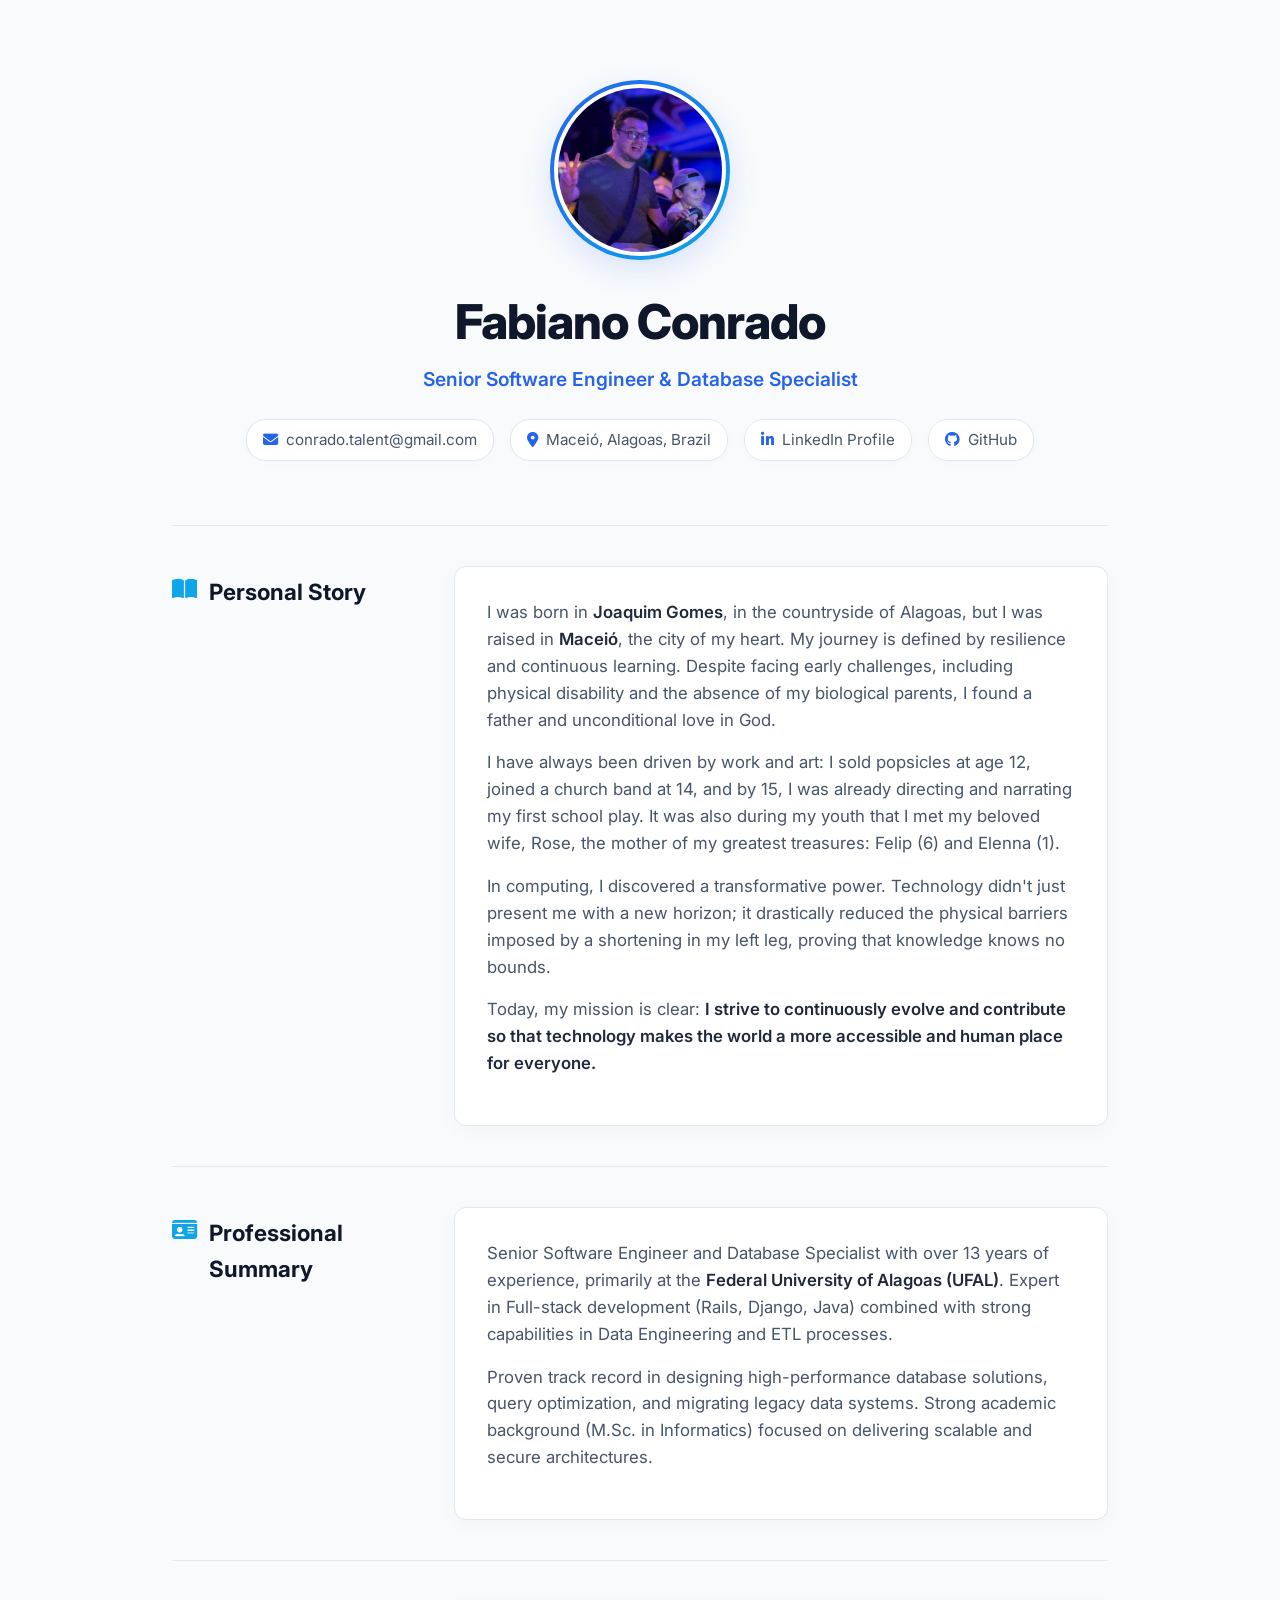
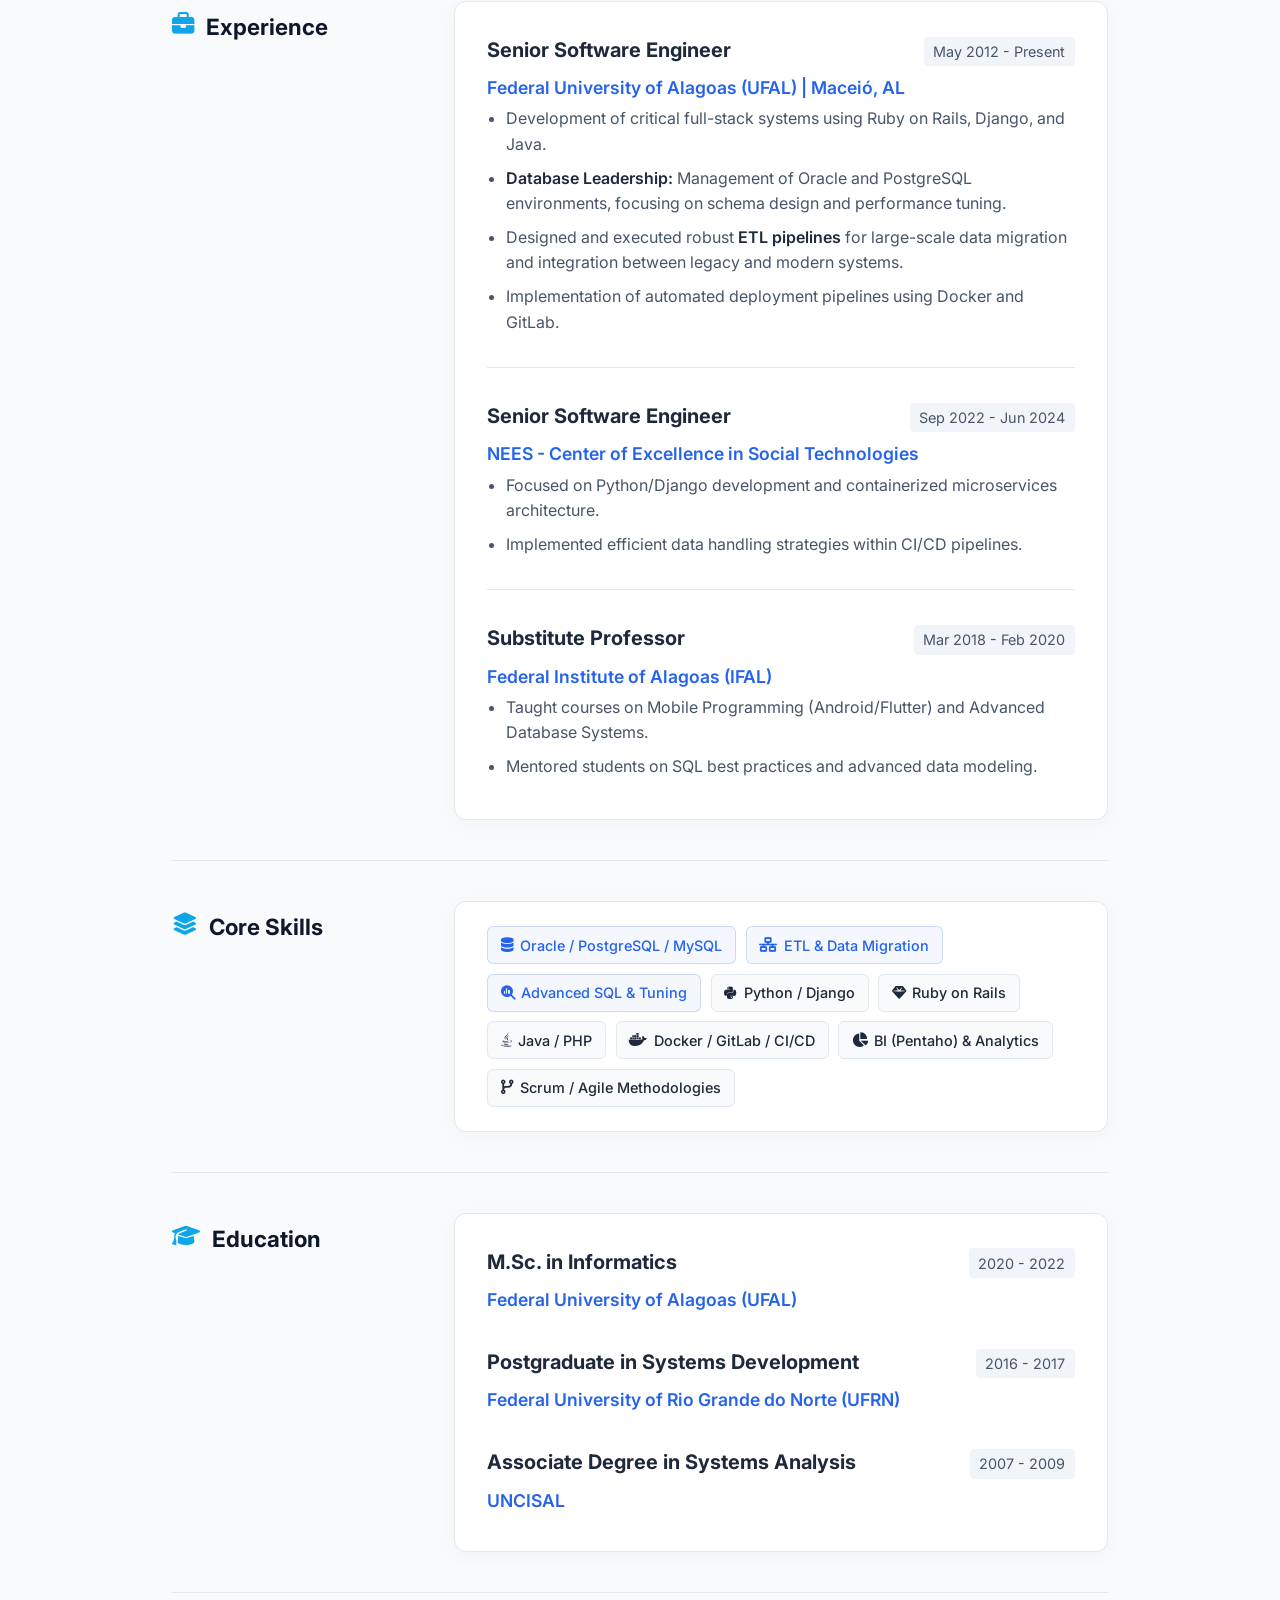
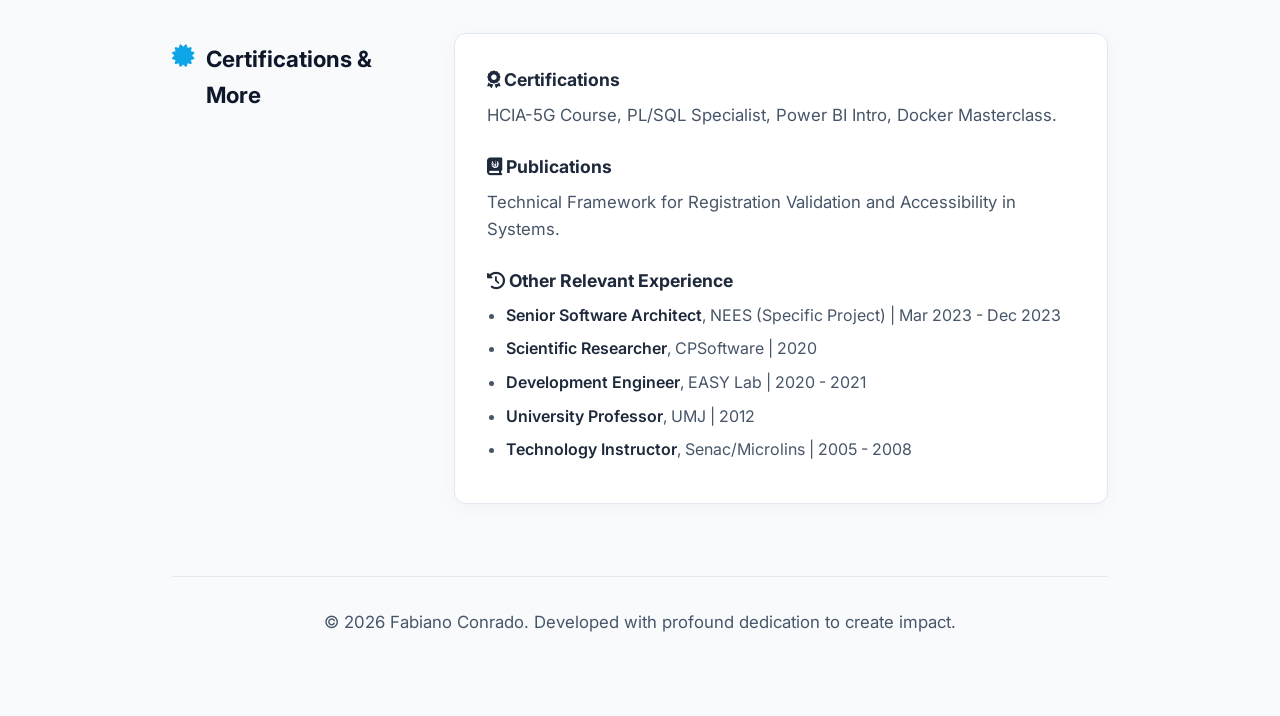
==== commit a607e28a: "Update index.html jpg to jpeg" ====
--- a/index.html
+++ b/index.html
@@ -18,7 +18,7 @@
         <header>
             <div class="profile-img-container">
                 <div class="profile-img">
-                    <img src="./assets/profile.jpg" alt="Foto de Fabiano Conrado">
+                    <img src="./assets/profile.jpeg" alt="Foto de Fabiano Conrado">
                 </div>
             </div>
             <h1>Fabiano Conrado</h1>
--- a/style.css
+++ b/style.css
@@ -0,0 +1,308 @@
+:root {
+  /* Light Theme Colors */
+  --primary: #2563eb;
+  --primary-hover: #1e40af;
+  --secondary: #0f172a;
+  --bg-color: #f8fafc; /* Light gray/blue calm background */
+  --surface: #ffffff; /* White cards */
+  --text-primary: #1e293b; /* Dark slate text */
+  --text-secondary: #475569; /* Lighter slate text */
+  --accent: #0ea5e9; /* Sky blue accent */
+  --divider: #e2e8f0;
+  --border-radius: 12px;
+  --transition: all 0.3s ease;
+}
+
+* {
+  margin: 0;
+  padding: 0;
+  box-sizing: border-box;
+}
+
+body {
+  font-family: 'Inter', -apple-system, BlinkMacSystemFont, 'Segoe UI', Roboto, Oxygen, Ubuntu, Cantarell, sans-serif;
+  background-color: var(--bg-color);
+  color: var(--text-primary);
+  line-height: 1.6;
+  overflow-x: hidden;
+}
+
+/* Container */
+.container {
+  max-width: 1000px;
+  margin: 0 auto;
+  padding: 2rem;
+}
+
+/* Header & Profile Section */
+header {
+  display: flex;
+  flex-direction: column;
+  align-items: center;
+  text-align: center;
+  padding: 3rem 0 2rem;
+  animation: fadeInDown 0.8s ease-out;
+}
+
+.profile-img-container {
+  position: relative;
+  width: 180px;
+  height: 180px;
+  margin-bottom: 1.5rem;
+  border-radius: 50%;
+  padding: 4px;
+  background: linear-gradient(135deg, var(--primary), var(--accent));
+  box-shadow: 0 10px 30px rgba(37, 99, 235, 0.15);
+}
+
+.profile-img {
+  width: 100%;
+  height: 100%;
+  border-radius: 50%;
+  border: 4px solid var(--surface);
+  background-color: var(--surface);
+  display: flex;
+  justify-content: center;
+  align-items: center;
+  overflow: hidden;
+}
+
+/* Emphasis on the face at the top of the photo */
+.profile-img img {
+  width: 100%;
+  height: 100%;
+  object-fit: cover;
+  object-position: 50% 15%; /* Moves the focus to the upper part of the image */
+}
+
+h1 {
+  font-size: 3rem;
+  font-weight: 800;
+  color: var(--secondary);
+  margin-bottom: 0.2rem;
+  letter-spacing: -1px;
+}
+
+.title {
+  font-size: 1.2rem;
+  color: var(--primary);
+  margin-bottom: 1.5rem;
+  font-weight: 600;
+}
+
+/* Contact Badges */
+.contact-info {
+  display: flex;
+  flex-wrap: wrap;
+  gap: 1rem;
+  justify-content: center;
+  margin-bottom: 2rem;
+}
+
+.contact-badge {
+  display: inline-flex;
+  align-items: center;
+  gap: 0.5rem;
+  background-color: var(--surface);
+  padding: 0.5rem 1rem;
+  border-radius: 20px;
+  color: var(--text-secondary);
+  font-size: 0.95rem;
+  text-decoration: none;
+  border: 1px solid var(--divider);
+  transition: var(--transition);
+  box-shadow: 0 2px 10px rgba(0, 0, 0, 0.02);
+}
+
+.contact-badge i {
+  color: var(--primary);
+}
+
+.contact-badge:hover {
+  border-color: var(--primary);
+  color: var(--primary);
+  transform: translateY(-2px);
+  box-shadow: 0 5px 15px rgba(37, 99, 235, 0.1);
+}
+
+/* Sections */
+section {
+  display: grid;
+  grid-template-columns: 250px 1fr;
+  gap: 2rem;
+  padding: 2.5rem 0;
+  border-top: 1px solid var(--divider);
+  animation: fadeIn 1s ease-out;
+}
+
+.section-title {
+  font-size: 1.4rem;
+  font-weight: 700;
+  color: var(--secondary);
+  display: flex;
+  align-items: flex-start;
+  gap: 0.75rem;
+  padding-top: 0.5rem;
+}
+
+.section-title i {
+  color: var(--accent);
+  margin-top: 4px;
+}
+
+.content-block {
+  display: flex;
+  flex-direction: column;
+  gap: 1.5rem;
+}
+
+.card {
+  background: var(--surface);
+  border: 1px solid var(--divider);
+  border-radius: var(--border-radius);
+  padding: 2rem;
+  transition: var(--transition);
+  box-shadow: 0 4px 20px rgba(0, 0, 0, 0.03);
+}
+
+.card:hover {
+  transform: translateY(-2px);
+  box-shadow: 0 8px 30px rgba(0, 0, 0, 0.08);
+  border-color: #cbd5e1;
+}
+
+p {
+  color: var(--text-secondary);
+  font-size: 1.05rem;
+  margin-bottom: 1rem;
+}
+
+strong {
+  color: var(--text-primary);
+  font-weight: 600;
+}
+
+/* Timeline/Experience Items */
+.timeline-item {
+  margin-bottom: 2rem;
+}
+
+.timeline-item:last-child {
+  margin-bottom: 0;
+}
+
+.timeline-header {
+  display: flex;
+  justify-content: space-between;
+  align-items: baseline;
+  margin-bottom: 0.5rem;
+  flex-wrap: wrap;
+}
+
+.timeline-role {
+  font-size: 1.25rem;
+  font-weight: 700;
+  color: var(--text-primary);
+}
+
+.timeline-company {
+  font-size: 1.1rem;
+  color: var(--primary);
+  font-weight: 600;
+  margin-bottom: 0.25rem;
+}
+
+.timeline-date {
+  font-size: 0.9rem;
+  color: var(--text-secondary);
+  background: #f1f5f9;
+  padding: 0.2rem 0.6rem;
+  border-radius: 4px;
+}
+
+.timeline-item ul {
+  padding-left: 1.2rem;
+  color: var(--text-secondary);
+}
+
+.timeline-item li {
+  margin-bottom: 0.5rem;
+}
+
+/* Skills Tags */
+.skills-container {
+  display: flex;
+  flex-wrap: wrap;
+  gap: 0.6rem;
+}
+
+.skill-tag {
+  background-color: var(--bg-color);
+  color: var(--text-primary);
+  padding: 0.4rem 0.8rem;
+  border-radius: 6px;
+  font-size: 0.9rem;
+  font-weight: 500;
+  border: 1px solid var(--divider);
+  transition: var(--transition);
+  display: inline-flex;
+  align-items: center;
+  gap: 0.4rem;
+}
+
+.skill-tag:hover {
+  background-color: var(--primary);
+  color: white;
+  border-color: var(--primary);
+  transform: translateY(-2px);
+}
+
+.skill-tag.accent {
+  background-color: rgba(37, 99, 235, 0.05);
+  color: var(--primary);
+  border-color: rgba(37, 99, 235, 0.2);
+}
+
+.skill-tag.accent:hover {
+  background-color: var(--primary);
+  color: white;
+}
+
+/* Footer */
+footer {
+  text-align: center;
+  padding: 2rem 0;
+  color: var(--text-secondary);
+  font-size: 0.9rem;
+  border-top: 1px solid var(--divider);
+  margin-top: 2rem;
+}
+
+/* Animations */
+@keyframes fadeIn {
+  from { opacity: 0; transform: translateY(15px); }
+  to { opacity: 1; transform: translateY(0); }
+}
+
+@keyframes fadeInDown {
+  from { opacity: 0; transform: translateY(-15px); }
+  to { opacity: 1; transform: translateY(0); }
+}
+
+/* Responsive */
+@media (max-width: 768px) {
+  section {
+    grid-template-columns: 1fr;
+    gap: 1rem;
+    padding: 1.5rem 0;
+  }
+  
+  .section-title {
+    margin-bottom: 0.5rem;
+  }
+  
+  .timeline-header {
+    flex-direction: column;
+    gap: 0.2rem;
+  }
+}
